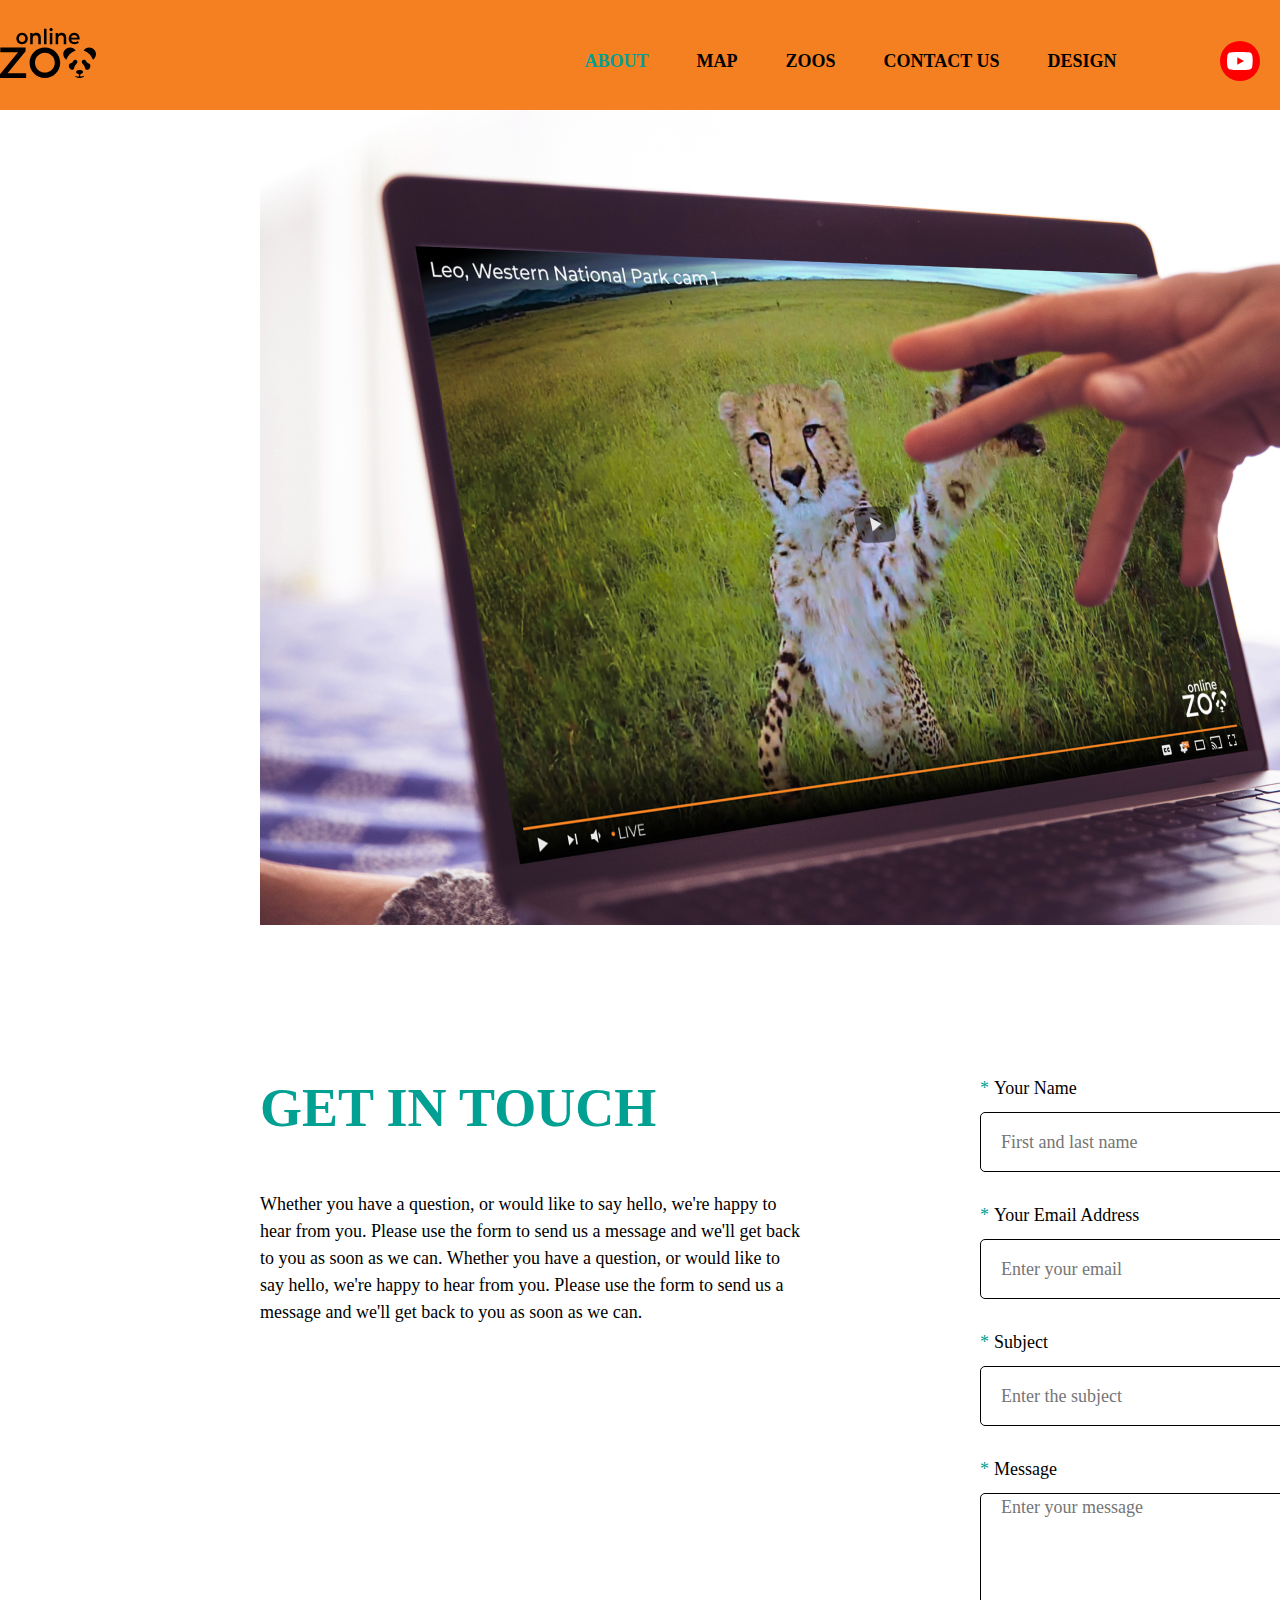
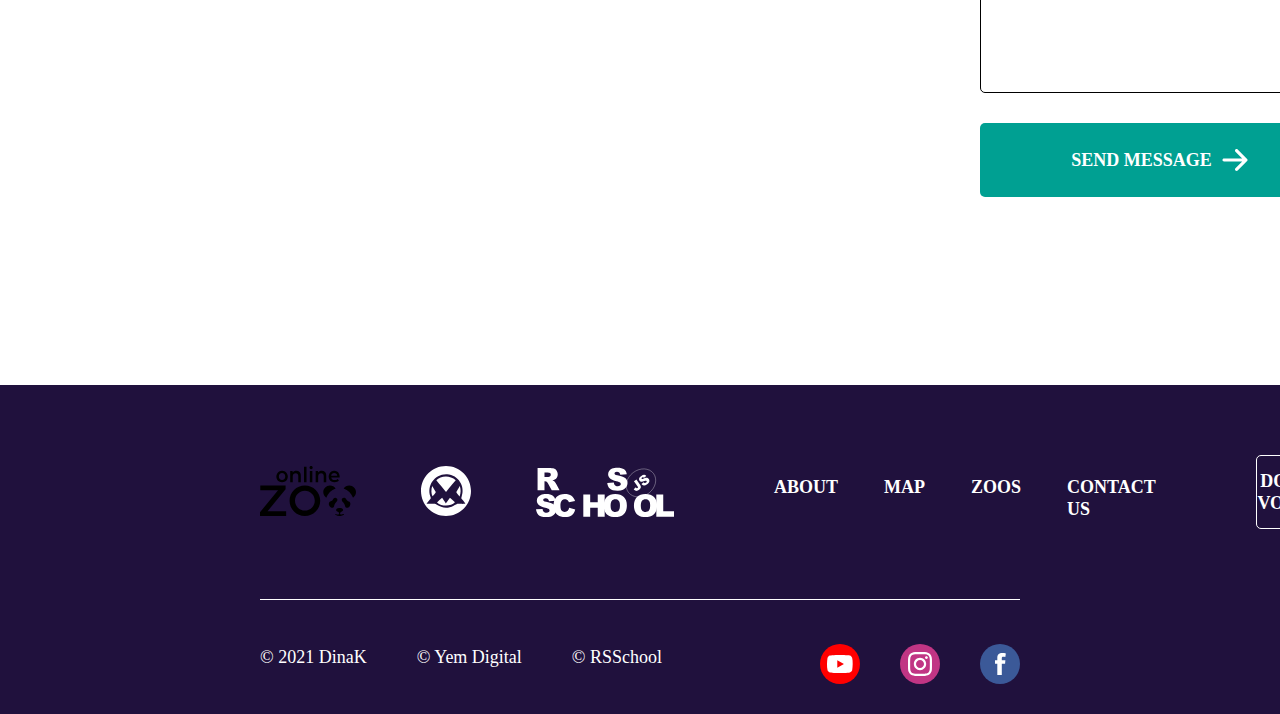
==== contact us/index.html @ 7ab57504 "Add files via upload" ====
<!DOCTYPE html>
<html lang="en">
<head>
    <meta charset="UTF-8">
    <meta http-equiv="X-UA-Compatible" content="IE=edge">
    <meta name="viewport" content="width=device-width, initial-scale=1.0">
    <link rel="preconnect" href="https://fonts.gstatic.com">
    <link href="https://fonts.googleapis.com/css2?family=Montserrat:ital,wght@0,100;0,200;0,300;0,400;0,500;0,600;0,700;0,800;0,900;1,100;1,200;1,300;1,400;1,500;1,600;1,700;1,800;1,900&display=swap" rel="stylesheet">
    <link rel="stylesheet" href="./css/style.css">
    <title>contact us zoo online</title>
</head>
<body>
    <header>
        <div class="header__container">
            <div class="header__container-logo">
                <a href="../landing/index.html"><img src="./assets/header/logo/1.svg" alt="logo"></a> 
            </div>
            <div class="header__container-nav">
                <nav class="header__nav"> 
                    <ul class="nav__ul">
                        <li class="ul__li"><a class="a__first" href="#">About</a></li>
                        <li class="ul__li"><a href="../map/index.html">map</a></li>
                        <li class="ul__li"><a href="#">Zoos</a></li>
                        <li class="ul__li"><a href="#">Contact us</a></li>
                        <li class="ul__li"><a href="#">Design</a></li>
                    </ul>
                </nav>
            </div>
            <div class="header__container-massengers">
                <div class="massengers__youtube">
                    <a href="https://www.youtube.com/"><img src="./assets/header/1.svg" alt="youtube"></a> 
                </div>
                <div class="massengers__inst">
                    <a href="https://www.instagram.com/"><img src="./assets/header/2.svg" alt="instagram"></a>
                </div>
                <div class="massengers__facebook">
                    <a href="https://www.facebook.com/"><img src="./assets/header/3.svg" alt="facebook"></a>
                </div>
            </div>
        </div>
    </header>
    <main>
        <section class="contact">
            <div class="contact__container">
                <div class="container__img">
                    <span><img src="./assets/1.png" alt="main image"></span>
                </div>
                <div class="contact__maincontainer">
                    <div class="container__left">
                        <div class="container__left-title">
                            <h1>Get in touch</h1>
                        </div>
                        <div class="container__left-text">Whether you have a question, or would like to say hello, we're happy to hear from you. Please use the form to send us a message and we'll get back to you as soon as we can. Whether you have a question, or would like to say hello, we're happy to hear from you. Please use the form to send us a message and we'll get back to you as soon as we can. </div>
                    </div>
                    <div class="container__right">
                        <form action="message" class="container__right-form">
                            <label for="" class="form__label"><span>*</span>your name</label>
                            <input type="text" class="form__text" placeholder="First and last name" required>
                            <label for="" class="form__label"><span>*</span>Your Email Address</label> 
                            <input type="email" class="form__text" placeholder="Enter your email" required>
                            <label for="" class="form__label"><span>*</span>Subject</label>
                            <input type="text" class="form__text" placeholder="Enter the subject" required>
                            <label for="" class="form__label"><span>*</span>Message </label>
                            <textarea name="massage" class="form__textarea" placeholder="Enter your message" required></textarea>
                            <button>send message
                                <img src="./assets/arrow-white.svg" alt="">
                             </button>
                        </form>
                    </div>
                </div>
            </div>
        </section>
    </main>
    <footer>
        <div class="footer__container">
            <div class="overline">
                <div class="overline__logo">
                    <div class="overline__logo-zoo">
                        <a href="../landing/index.html"><img src="./assets/header/logo/1.svg" alt="logo"></a>
                    </div>
                    <div class="overline__logo-m">
                        <img src="./assets/footer/1.svg" alt="what is it">
                    </div>
                    <div class="overline__logo-rss">
                        <img src="./assets/footer/2.svg" alt="rss scholl">
                    </div>
                </div>
                <div class="overline__menu">
                    <ul class="overline__menu-ul">
                        <li class="overline__menu-li"><a href="../landing/index.html">About</a></li>
                        <li class="overline__menu-li"><a href="../map/index.html">map</a></li>
                        <li class="overline__menu-li"><a href="#">Zoos</a></li>
                        <li class="overline__menu-li"><a href="#">Contact us</a></li>
                    </ul>
                </div>
                <button class="overline__menu-button">donate for volunteers
                    <img src="./assets/arrow-white.svg" alt="arrow">
                </button>
            </div>
            <div class="footer__container-line"></div>
            <div class="underline">
                <div class="underline__text">
                    <ul>
                        <li class="underline__text-li">© 2021 DinaK </li>
                        <li class="underline__text-li">© Yem Digital </li>
                        <li class="underline__text-li">© RSSchool</li>
                    </ul>
                </div>
                <div class="underline__social">
                    <ul class="underline__social-ul">
                        <li class="underline__social-li"><a href="#"><img src="./assets/header/1.svg" alt="youtobe"></a></li>
                        <li class="underline__social-li"><a href="#"><img src="./assets/header/2.svg" alt="instagramm"></a></li>
                        <li class="underline__social-li"><a href="#"><img src="./assets/header/3.svg" alt="facebook"></a></li>
                    </ul>
                </div>
            </div>
        </div>
    </footer>
</body>
</html>
---- contact us/css/style.css ----
@import "./normalize.css";
@import "./header.css";
@import "./footer.css";


body{
    width: 100%;
    font-family: "Montserrat" sans-serif;
    margin: 0 auto;
    background-color: white;
}

.contact {
    max-width: 1920px;
    height: 1875px;
    background-color: white;
}

.contact__container {
    width: 100%;
    padding: 0 260px;
}

.container__img {
}

.contact__maincontainer{
    display: flex;
    flex: 50%;
    margin-top: 150px;
}

.container__left {

}

.container__left-title {
    width: 405px;
    height: 66px;
}

.container__left-title h1{
    font-style: normal;
    font-weight: 600;
    font-size: 54px;
    line-height: 66px;
    text-transform: uppercase;
    color: #00A092;
}

.container__left-text {
    margin-top: 50px;
    width: 545px;
    height: 162px;
    font-style: normal;
    font-weight: normal;
    font-size: 18px;
    line-height: 150%;
    color: #000000;
}

.container__right {
    margin-left: 175px;
}

.container__right-form {
    display: flex;
    flex-direction: column;
}

.form__label {
    margin-bottom: 10px;
    width: 680px;
    font-style: normal;
    color: black;
    font-size: 18px;
    line-height: 150%;
    text-transform: capitalize;
    font-family: "Montserrat" sans-serif;
}

.form__label span {
    font-weight: normal;
    color: #00A092;
    padding-right: 5px;
}


.form__text {
    padding-left: 20px;
    width: 680px;
    height: 60px;
    border: 1px solid #000000;
    border-radius: 5px;
    font-style: normal;
    font-weight: normal;
    font-size: 18px;
    line-height: 150%;
    color: #969696;
    background-color: transparent;
    margin-bottom: 30px;
}

.form__textarea {
    margin-bottom: 30px;
    padding-left: 20px;
    width: 680px;
    height: 200px;
    border: 1px solid #000000;
    border-radius: 5px;
    font-style: normal;
    font-weight: normal;
    font-size: 18px;
    line-height: 150%;
    color: #A4A8AE;
}


.container__right-form button {
    display: flex;
    justify-content: center;
    align-items: center;
    width: 359px;
    height: 74px;
    background-color: #00A092;
    border-radius: 5px;
    font-style: normal;
    font-weight: 600;
    font-size: 18px;
    line-height: 22px;
    text-transform: uppercase;
    color: white;
}

.container__right-form button:hover {
    background-color: #05786E;
}


.container__right-form button img {
    padding-left: 10px;
}
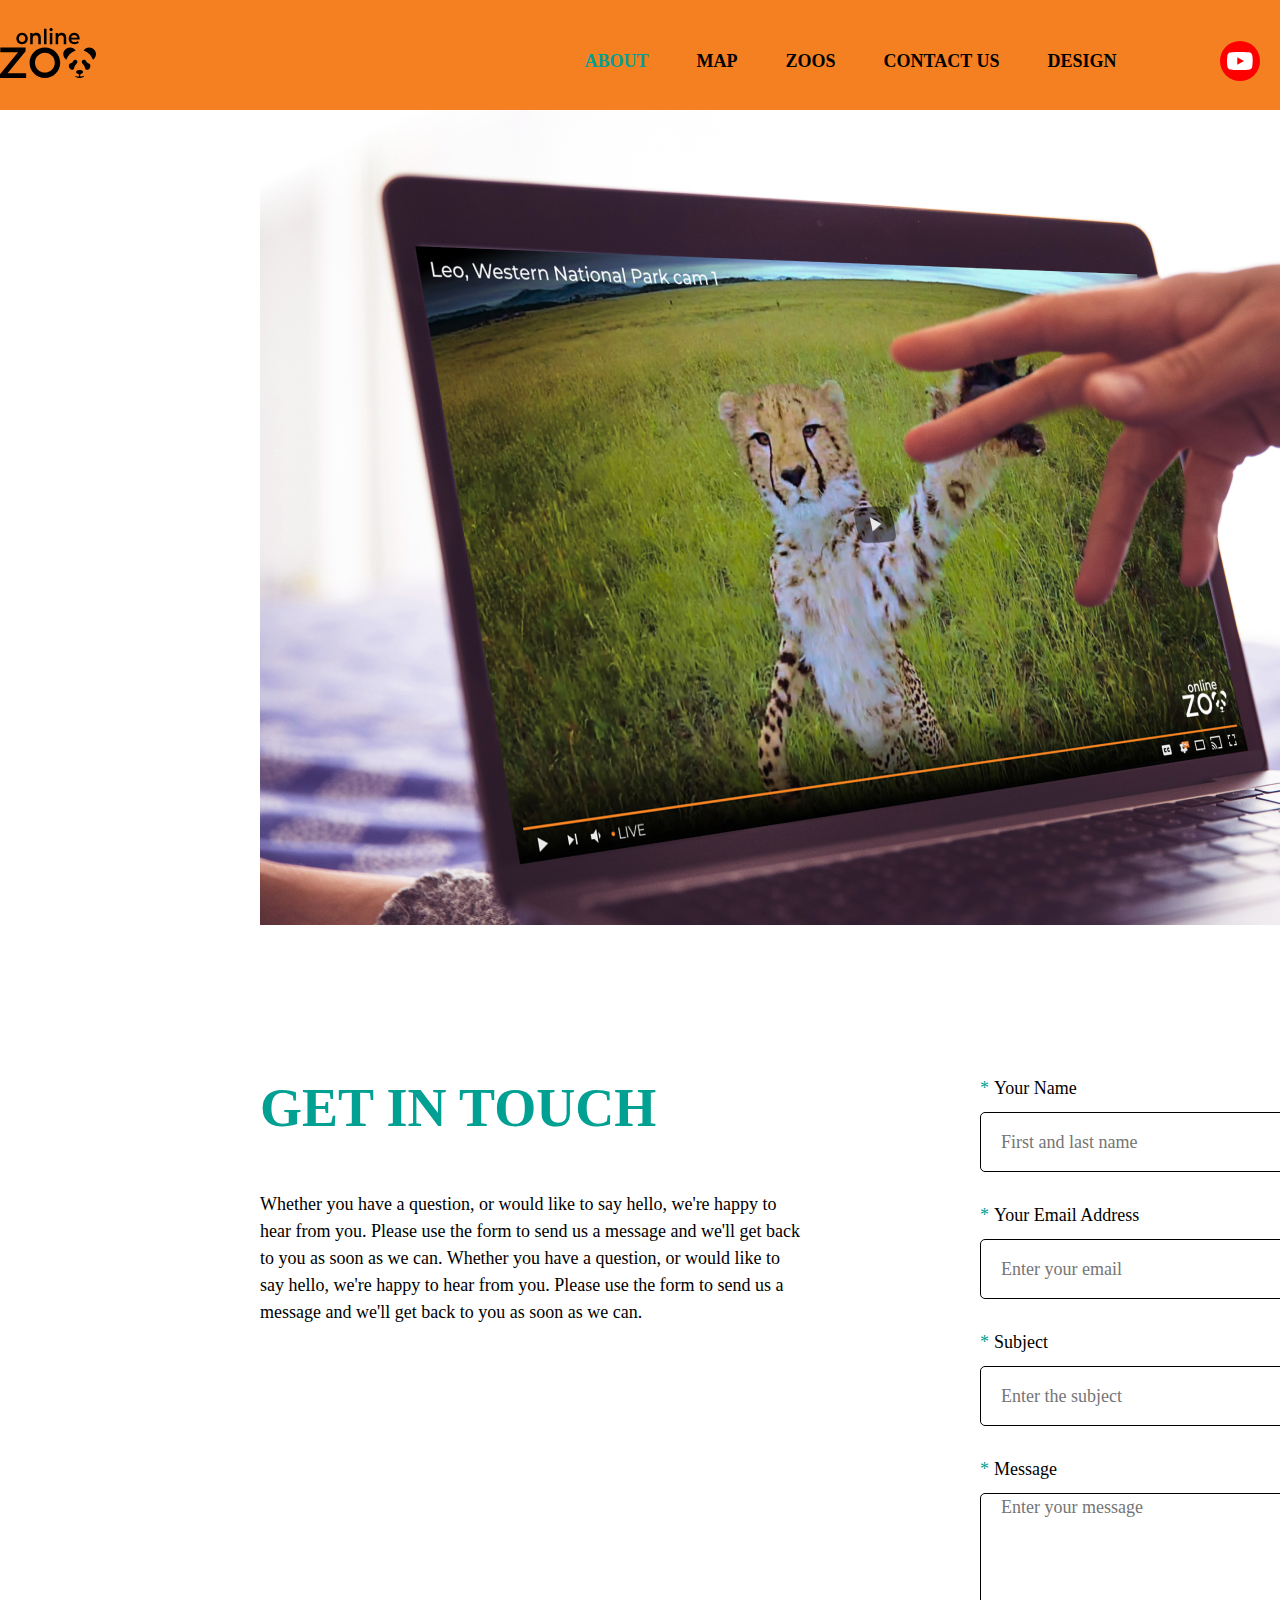
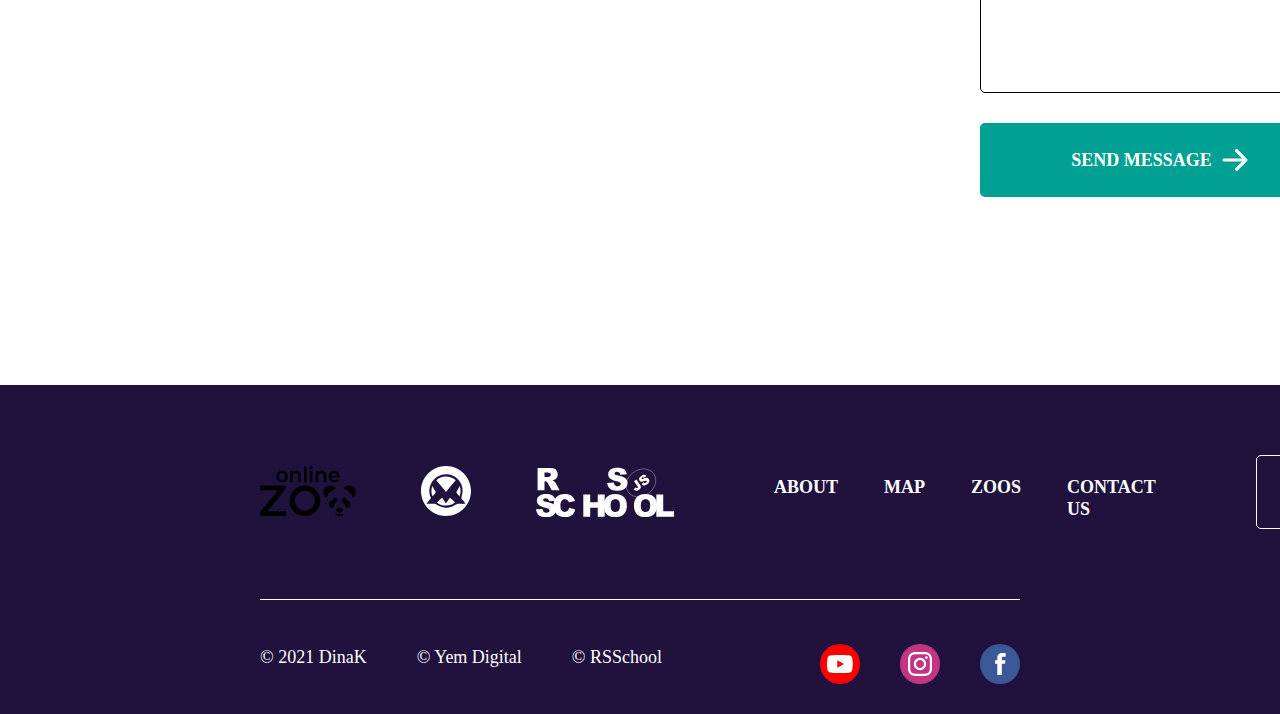
==== commit 5c29a030: "Add files via upload" ====
--- a/contact us/index.html
+++ b/contact us/index.html
@@ -13,16 +13,16 @@
     <header>
         <div class="header__container">
             <div class="header__container-logo">
-                <a href="../landing/index.html"><img src="./assets/header/logo/1.svg" alt="logo"></a> 
+                <a href="index.html"><img src="./assets/header/logo/1.svg" alt="logo"></a>
             </div>
             <div class="header__container-nav">
                 <nav class="header__nav"> 
                     <ul class="nav__ul">
-                        <li class="ul__li"><a class="a__first" href="#">About</a></li>
+                        <li class="ul__li"><a class="a__first" href="index.html">About</a></li>
                         <li class="ul__li"><a href="../map/index.html">map</a></li>
-                        <li class="ul__li"><a href="#">Zoos</a></li>
-                        <li class="ul__li"><a href="#">Contact us</a></li>
-                        <li class="ul__li"><a href="#">Design</a></li>
+                        <li class="ul__li"><a href="../zoos pages/panda/index.html">Zoos</a></li>
+                        <li class="ul__li"><a href="../contact us/index.html">Contact us</a></li>
+                        <li class="ul__li"><a href="https://www.figma.com/file/lnK11foY8Aoa6oOlDXovVN/Online-ZOO-Project?node-id=1%3A819">Design</a></li>
                     </ul>
                 </nav>
             </div>
@@ -89,13 +89,15 @@
                     <ul class="overline__menu-ul">
                         <li class="overline__menu-li"><a href="../landing/index.html">About</a></li>
                         <li class="overline__menu-li"><a href="../map/index.html">map</a></li>
-                        <li class="overline__menu-li"><a href="#">Zoos</a></li>
-                        <li class="overline__menu-li"><a href="#">Contact us</a></li>
+                        <li class="overline__menu-li"><a href="../zoos pages/panda/index.html">Zoos</a></li>
+                        <li class="overline__menu-li"><a href="../contact us/index.html">Contact us</a></li>
                     </ul>
                 </div>
-                <button class="overline__menu-button">donate for volunteers
-                    <img src="./assets/arrow-white.svg" alt="arrow">
-                </button>
+                <a href="#">
+                    <button class="overline__menu-button">donate for volunteers
+                        <img src="./assets/arrow-white.svg" alt="arrow">
+                    </button>
+                </a>
             </div>
             <div class="footer__container-line"></div>
             <div class="underline">
@@ -108,9 +110,15 @@
                 </div>
                 <div class="underline__social">
                     <ul class="underline__social-ul">
-                        <li class="underline__social-li"><a href="#"><img src="./assets/header/1.svg" alt="youtobe"></a></li>
-                        <li class="underline__social-li"><a href="#"><img src="./assets/header/2.svg" alt="instagramm"></a></li>
-                        <li class="underline__social-li"><a href="#"><img src="./assets/header/3.svg" alt="facebook"></a></li>
+                        <li class="underline__social-li">
+                            <a href="https://www.youtube.com/"><img src="./assets/header/1.svg" alt="youtobe"></a>
+                        </li>
+                        <li class="underline__social-li">
+                            <a href="https://www.instagram.com/"><img src="./assets/header/2.svg" alt="instagramm"></a>
+                        </li>
+                        <li class="underline__social-li">
+                            <a href="https://www.facebook.com/"><img src="./assets/header/3.svg" alt="facebook"></a>
+                        </li>
                     </ul>
                 </div>
             </div>
